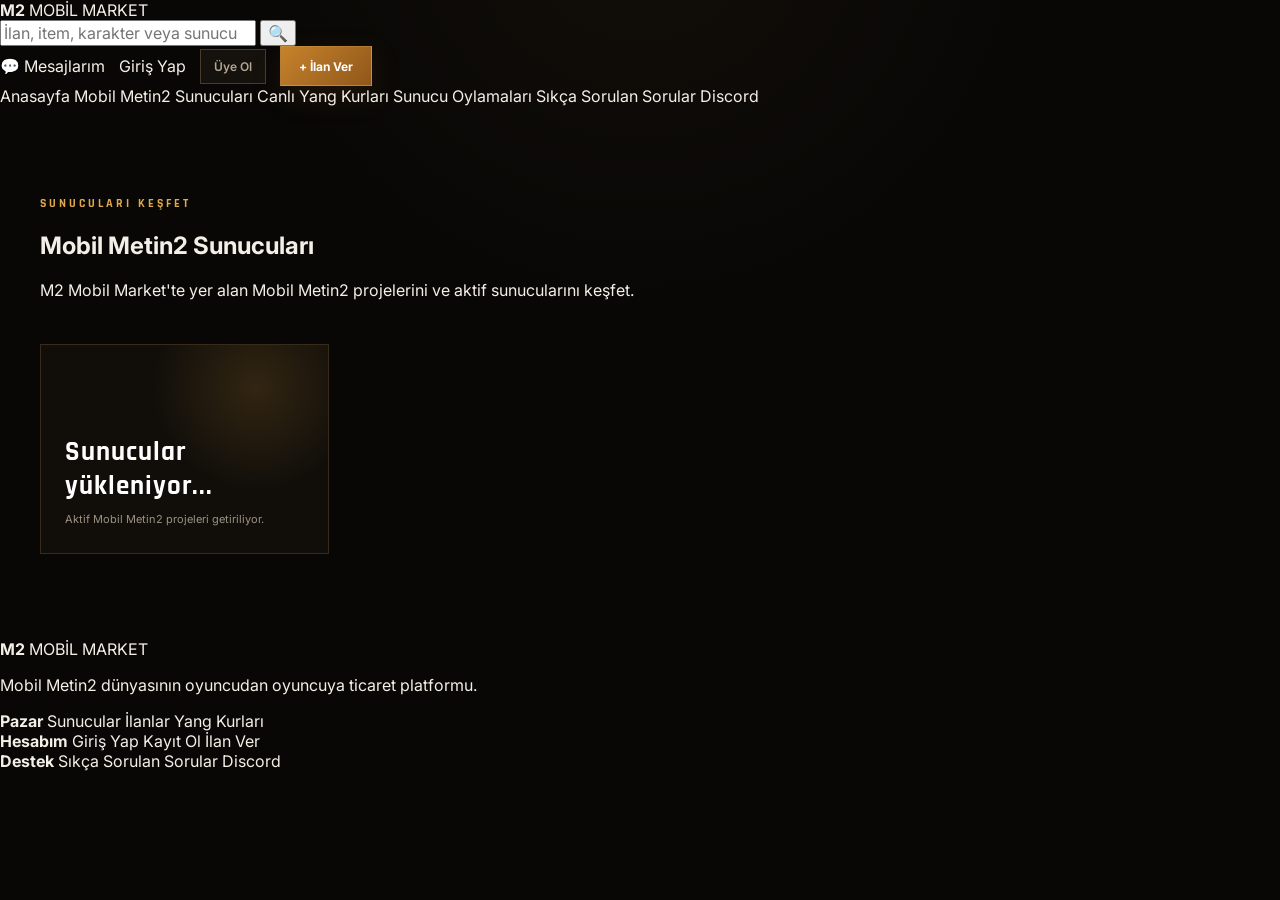
==== sunucular/index.html @ c3902a1b "Create index.html Create servers page" ====
<!DOCTYPE html>
<html lang="tr">

<head>

    <meta charset="UTF-8">

    <meta
        name="viewport"
        content="width=device-width, initial-scale=1.0"
    >

    <title>
        Mobil Metin2 Sunucuları | M2 Mobil Market
    </title>

    <meta
        name="description"
        content="M2 Mobil Market üzerinde yer alan Mobil Metin2 projelerini ve aktif sunucuları keşfedin."
    >

    <!--
        Bu sayfa /sunucular/ klasöründe olduğu için
        ana dizindeki CSS dosyasına /style.css ile ulaşıyoruz.
    -->
    <link
        rel="stylesheet"
        href="/style.css"
    >

</head>


<body>


    <!-- =====================================================
         HEADER
    ====================================================== -->

    <header class="topbar">

        <div class="topbar-inner">

            <a
                class="brand"
                href="/anasayfa"
                aria-label="M2 Mobil Market Anasayfa"
            >
                <strong>M2</strong>
                <span>MOBİL MARKET</span>
            </a>


            <div class="header-search">

                <input
                    type="search"
                    placeholder="İlan, item, karakter veya sunucu ara..."
                    aria-label="Site içerisinde ara"
                >

                <button
                    type="button"
                    aria-label="Ara"
                >
                    🔍
                </button>

            </div>


            <div class="header-actions">

                <a href="/mesajlarim">
                    💬 Mesajlarım
                </a>

                <a
                    class="login"
                    href="/giris-yap"
                >
                    Giriş Yap
                </a>

                <a
                    class="header-register"
                    href="/kayit-ol"
                >
                    Üye Ol
                </a>

                <a
                    class="primary"
                    href="/ilan-ver"
                >
                    + İlan Ver
                </a>

            </div>

        </div>


        <nav class="main-nav">

            <div class="nav-inner">

                <a href="/anasayfa">
                    Anasayfa
                </a>

                <a
                    class="active"
                    href="/sunucular"
                >
                    Mobil Metin2 Sunucuları
                </a>

                <a href="/canli-yang-kurlari">
                    Canlı Yang Kurları
                </a>

                <a href="/sunucu-oylamalari">
                    Sunucu Oylamaları
                </a>

                <a href="/sss">
                    Sıkça Sorulan Sorular
                </a>

                <a
                    href="#"
                    class="nav-discord"
                >
                    Discord
                </a>

            </div>

        </nav>

    </header>



    <!-- =====================================================
         SAYFA BAŞLIĞI
    ====================================================== -->

    <main>

        <section class="section servers-page">

            <div class="section-head">

                <div>

                    <span class="eyebrow">
                        SUNUCULARI KEŞFET
                    </span>

                    <h1>
                        Mobil Metin2 Sunucuları
                    </h1>

                    <p>
                        M2 Mobil Market'te yer alan Mobil Metin2
                        projelerini ve aktif sunucularını keşfet.
                    </p>

                </div>

            </div>


            <!--
                game_projects ve game_servers
                Supabase üzerinden script.js tarafından
                dinamik olarak yüklenecek.
            -->

            <div
                id="game-projects-container"
                class="projects-grid"
            >

                <div class="project-card">

                    <div class="project-card-content">

                        <h3>
                            Sunucular yükleniyor...
                        </h3>

                        <p>
                            Aktif Mobil Metin2 projeleri
                            getiriliyor.
                        </p>

                    </div>

                </div>

            </div>

        </section>

    </main>



    <!-- =====================================================
         FOOTER
    ====================================================== -->

    <footer class="site-footer">

        <div class="footer-inner">

            <div class="footer-brand">

                <a
                    class="brand"
                    href="/anasayfa"
                >
                    <strong>M2</strong>
                    <span>MOBİL MARKET</span>
                </a>

                <p>
                    Mobil Metin2 dünyasının
                    oyuncudan oyuncuya ticaret platformu.
                </p>

            </div>


            <div class="footer-column">

                <strong>Pazar</strong>

                <a href="/sunucular">
                    Sunucular
                </a>

                <a href="/ilanlar">
                    İlanlar
                </a>

                <a href="/canli-yang-kurlari">
                    Yang Kurları
                </a>

            </div>


            <div class="footer-column">

                <strong>Hesabım</strong>

                <a href="/giris-yap">
                    Giriş Yap
                </a>

                <a href="/kayit-ol">
                    Kayıt Ol
                </a>

                <a href="/ilan-ver">
                    İlan Ver
                </a>

            </div>


            <div class="footer-column">

                <strong>Destek</strong>

                <a href="/sss">
                    Sıkça Sorulan Sorular
                </a>

                <a href="#">
                    Discord
                </a>

            </div>

        </div>

    </footer>



    <!-- =====================================================
         JAVASCRIPT
    ====================================================== -->

    <script src="/script.js"></script>

</body>

</html>
---- style.css ----
@import url('https://fonts.googleapis.com/css2?family=Inter:wght@400;500;600;700;800&family=Rajdhani:wght@500;600;700&display=swap');

/* =========================================================
   M2 MOBİL MARKET
   ANA TASARIM SİSTEMİ
========================================================= */

:root {
    --bg: #080706;
    --bg-soft: #0d0b08;

    --panel: #100e0b;
    --panel-2: #17130e;
    --panel-3: #21190f;

    --line: #382b1b;
    --line-light: #59401f;

    --text: #f4efe6;
    --muted: #9b9182;

    --gold: #d69a38;
    --gold-light: #e0a84b;
    --gold-dark: #9f681f;

    --danger: #e86d6d;
    --success: #63c77a;

    --container: 1200px;
}

* {
    box-sizing: border-box;
}

html {
    scroll-behavior: smooth;
}

body {
    margin: 0;
    min-height: 100vh;

    background:
        radial-gradient(
            circle at 50% -10%,
            rgba(214, 154, 56, 0.05),
            transparent 35%
        ),
        var(--bg);

    color: var(--text);

    font-family:
        Inter,
        Arial,
        sans-serif;
}

body,
button,
input,
select,
textarea {
    font-family:
        Inter,
        Arial,
        sans-serif;
}

a {
    color: inherit;
    text-decoration: none;
}

button,
input {
    font: inherit;
}

button,
a {
    -webkit-tap-highlight-color: transparent;
}


/* =========================================================
   HEADER
========================================================= */

.market-header {
    position: sticky;
    top: 0;
    z-index: 1000;

    background: rgba(13, 11, 8, 0.96);
    border-bottom: 1px solid var(--line);

    backdrop-filter: blur(16px);
}

.header-main {
    width: min(var(--container), calc(100% - 40px));
    min-height: 76px;

    margin: 0 auto;

    display: grid;
    grid-template-columns: auto minmax(260px, 1fr) auto;
    align-items: center;
    gap: 30px;
}


/* LOGO */

.market-brand {
    display: inline-flex;
    align-items: center;
}

.m2-brand {
    display: flex;
    align-items: baseline;
    gap: 8px;

    white-space: nowrap;
}

.m2-brand strong {
    font-family: Rajdhani, sans-serif;

    color: var(--gold-light);

    font-size: 30px;
    line-height: 1;
    font-weight: 700;

    letter-spacing: 1px;
}

.m2-brand span {
    font-family: Rajdhani, sans-serif;

    color: #ffffff;

    font-size: 17px;
    font-weight: 700;

    letter-spacing: 2px;
}


/* HEADER ARAMA */

.market-search {
    position: relative;

    width: 100%;
    max-width: 500px;

    justify-self: center;
}

.market-search input {
    width: 100%;
    height: 42px;

    padding: 0 48px 0 16px;

    background: #12100c;

    border: 1px solid #443522;
    border-radius: 4px;

    color: #ffffff;

    outline: none;

    transition: 0.2s ease;
}

.market-search input::placeholder {
    color: #776e60;
}

.market-search input:focus {
    border-color: var(--gold);

    box-shadow:
        0 0 0 3px rgba(214, 154, 56, 0.08);
}

.market-search button {
    position: absolute;

    top: 0;
    right: 0;

    width: 44px;
    height: 42px;

    border: 0;

    background: transparent;

    color: var(--gold);

    cursor: pointer;
}


/* HEADER BUTONLARI */

.header-actions {
    display: flex;
    align-items: center;
    gap: 14px;

    white-space: nowrap;
}

.header-message,
.header-login,
.header-register {
    color: #b2a693;

    font-size: 12px;
    font-weight: 600;

    transition: 0.2s ease;
}

.header-message:hover,
.header-login:hover,
.header-register:hover {
    color: #ffffff;
}

.header-register {
    padding: 9px 13px;

    border: 1px solid #4b3b27;

    background: #15110c;
}

.header-sell,
.primary {
    display: inline-flex;
    align-items: center;
    justify-content: center;

    min-height: 40px;

    padding: 0 18px;

    background:
        linear-gradient(
            135deg,
            #c7832c,
            #8f571a
        );

    border: 1px solid rgba(226, 170, 82, 0.4);

    color: #ffffff;

    font-size: 12px;
    font-weight: 700;

    cursor: pointer;

    box-shadow:
        0 10px 30px rgba(168, 102, 32, 0.15);

    transition: 0.2s ease;
}

.header-sell:hover,
.primary:hover {
    filter: brightness(1.08);

    transform: translateY(-1px);
}


/* ALT NAV */

.header-nav-wrap {
    border-top: 1px solid rgba(56, 43, 27, 0.55);

    background: rgba(8, 7, 6, 0.82);
}

.market-nav {
    width: min(var(--container), calc(100% - 40px));
    min-height: 46px;

    margin: 0 auto;

    display: flex;
    align-items: center;

    gap: 30px;
}

.market-nav a {
    position: relative;

    display: flex;
    align-items: center;

    min-height: 46px;

    color: #9d9281;

    font-size: 11px;
    font-weight: 600;

    transition: 0.2s ease;
}

.market-nav a:hover,
.market-nav a.active {
    color: #ffffff;
}

.market-nav a.active::after {
    content: "";

    position: absolute;

    left: 0;
    right: 0;
    bottom: -1px;

    height: 2px;

    background: var(--gold);
}

.market-nav .nav-discord {
    margin-left: auto;

    color: #d5a652;
}


/* =========================================================
   HERO
========================================================= */

.hero {
    position: relative;

    min-height: 600px;

    overflow: hidden;

    border-bottom: 1px solid var(--line);
}

.hero-v2-bg {
    position: absolute;
    inset: 0;

    background:
        radial-gradient(
            circle at 72% 32%,
            rgba(144, 107, 43, 0.34),
            transparent 28%
        ),
        radial-gradient(
            circle at 82% 78%,
            rgba(100, 77, 36, 0.30),
            transparent 34%
        ),
        linear-gradient(
            110deg,
            #080706 28%,
            #1d1810 62%,
            #2e2412
        );
}

.hero-v2-bg::after {
    content: "";

    position: absolute;
    inset: 0;

    background-image:
        linear-gradient(
            rgba(255, 255, 255, 0.025) 1px,
            transparent 1px
        ),
        linear-gradient(
            90deg,
            rgba(255, 255, 255, 0.025) 1px,
            transparent 1px
        );

    background-size: 50px 50px;

    opacity: 0.4;
}

.hero-v2-content {
    position: relative;
    z-index: 2;

    width: min(var(--container), calc(100% - 40px));

    margin: 0 auto;

    padding: 105px 0 145px;
}

.eyebrow {
    display: inline-block;

    color: var(--gold-light);

    font-family: Rajdhani, sans-serif;

    font-size: 12px;
    font-weight: 700;

    letter-spacing: 3px;
}

.hero-v2-title {
    margin: 16px 0 2px;

    font-family: Rajdhani, sans-serif;

    font-size: clamp(64px, 8vw, 104px);
    line-height: 0.88;

    letter-spacing: 3px;
}

.hero-v2-title small {
    display: block;

    margin-top: 10px;

    color: var(--gold-light);

    font-size: 0.42em;

    letter-spacing: 7px;

    text-shadow:
        0 0 35px rgba(184, 117, 36, 0.35);
}

.hero-v2-subtitle {
    margin-top: 24px;

    color: #b8ac99;

    font-family: Rajdhani, sans-serif;

    font-size: 15px;
    font-weight: 600;

    letter-spacing: 3px;
}

.hero-v2-features {
    display: flex;
    align-items: center;
    flex-wrap: wrap;

    gap: 12px;

    margin-top: 18px;

    color: #817665;

    font-size: 11px;
}

.hero-v2-features b {
    color: #6e4a21;

    font-size: 7px;
}


/* HERO ARAMA */

.hero-v2-search {
    position: relative;

    width: min(620px, 100%);

    margin-top: 30px;
}

.hero-v2-search input {
    width: 100%;
    height: 52px;

    padding: 0 55px 0 18px;

    background: rgba(16, 14, 11, 0.92);

    border: 1px solid #5a4227;

    color: #ffffff;

    outline: none;

    box-shadow:
        0 15px 45px rgba(0, 0, 0, 0.22);
}

.hero-v2-search input::placeholder {
    color: #776d5e;
}

.hero-v2-search input:focus {
    border-color: var(--gold);
}

.hero-v2-search button {
    position: absolute;

    top: 0;
    right: 0;

    width: 52px;
    height: 52px;

    border: 0;

    background: transparent;

    color: var(--gold);

    cursor: pointer;
}

.hero-v2-buttons {
    display: flex;

    gap: 12px;

    margin-top: 22px;
}

.hero-v2-buttons .primary {
    min-height: 45px;

    gap: 15px;
}

.secondary {
    display: inline-flex;
    align-items: center;
    justify-content: center;

    min-height: 45px;

    padding: 0 20px;

    background: #18130d;

    border: 1px solid var(--line);

    color: #d7cdbd;

    font-size: 12px;
    font-weight: 600;

    transition: 0.2s ease;
}

.secondary:hover {
    border-color: #6d4c27;

    color: #ffffff;
}


/* HERO ALT AVANTAJLAR */

.hero-v2-benefits {
    position: absolute;

    left: 50%;
    bottom: 0;

    z-index: 3;

    width: min(var(--container), calc(100% - 40px));

    transform: translateX(-50%);

    display: grid;
    grid-template-columns: repeat(4, 1fr);

    border: 1px solid var(--line);
    border-bottom: 0;

    background: rgba(13, 11, 8, 0.94);

    backdrop-filter: blur(12px);
}

.hero-benefit {
    min-height: 82px;

    padding: 17px 22px;

    display: flex;
    align-items: center;

    gap: 13px;

    border-right: 1px solid var(--line);
}

.hero-benefit:last-child {
    border-right: 0;
}

.hero-benefit > strong {
    color: var(--gold);

    font-size: 20px;
}

.hero-benefit div {
    display: flex;
    flex-direction: column;

    gap: 4px;
}

.hero-benefit b {
    color: #ffffff;

    font-size: 12px;
}

.hero-benefit small {
    color: #817665;

    font-size: 10px;
}


/* =========================================================
   GENEL BÖLÜMLER
========================================================= */

.section {
    width: min(var(--container), calc(100% - 40px));

    margin: 0 auto;

    padding: 85px 0;
}

.section-head {
    display: flex;
    align-items: flex-end;
    justify-content: space-between;

    gap: 25px;

    margin-bottom: 28px;
}

.section-head h2 {
    margin: 6px 0 0;

    color: #ffffff;

    font-family: Rajdhani, sans-serif;

    font-size: 38px;

    letter-spacing: 0.5px;
}

.section-head > a {
    color: var(--gold-light);

    font-size: 11px;
    font-weight: 600;
}


/* =========================================================
   PROJE / SUNUCU KARTLARI
========================================================= */

.projects-grid {
    display: grid;

    grid-template-columns:
        repeat(4, minmax(0, 1fr));

    gap: 15px;
}

.project-card {
    position: relative;

    min-height: 210px;

    padding: 24px;

    display: flex;
    flex-direction: column;
    justify-content: flex-end;

    overflow: hidden;

    background:
        radial-gradient(
            circle at 75% 20%,
            rgba(214, 154, 56, 0.17),
            transparent 38%
        ),
        #110e0a;

    border: 1px solid var(--line);

    transition: 0.22s ease;
}

.project-card:hover {
    transform: translateY(-3px);

    border-color: #9d6828;
}

.project-card h3 {
    margin: 0;

    color: #ffffff;

    font-family: Rajdhani, sans-serif;

    font-size: 27px;

    letter-spacing: 1px;
}

.project-card p {
    margin: 8px 0 0;

    color: var(--muted);

    font-size: 11px;

    line-height: 1.6;
}


/* =========================================================
   CANLI YANG KURLARI
========================================================= */

.yang-rates-section {
    width: min(var(--container), calc(100% - 40px));

    margin: 20px auto;

    padding: 30px;

    background:
        linear-gradient(
            145deg,
            #12100c,
            #0d0b08
        );

    border: 1px solid #4a3720;

    box-shadow:
        0 20px 60px rgba(0, 0, 0, 0.22);
}

.yang-rates-header {
    display: grid;

    grid-template-columns:
        minmax(160px, 1fr)
        auto
        minmax(160px, 1fr);

    align-items: center;

    gap: 25px;

    padding-bottom: 24px;

    border-bottom: 1px solid var(--line);
}

.yang-live {
    display: flex;
    align-items: center;

    gap: 10px;
}

.yang-live-dot {
    width: 9px;
    height: 9px;

    border-radius: 50%;

    background: #63c77a;

    box-shadow:
        0 0 15px rgba(99, 199, 122, 0.7);
}

.yang-live div {
    display: flex;
    flex-direction: column;

    gap: 2px;
}

.yang-live strong {
    color: #ffffff;

    font-size: 10px;

    letter-spacing: 1px;
}

.yang-live small {
    color: #776e60;

    font-size: 9px;
}

.yang-title {
    text-align: center;
}

.yang-title h2 {
    margin: 0;

    font-family: Rajdhani, sans-serif;

    font-size: 29px;

    letter-spacing: 2px;
}

.yang-title h2 span {
    color: var(--gold-light);
}

.yang-title p {
    margin: 4px 0 0;

    color: #786d5d;

    font-size: 9px;

    letter-spacing: 1.5px;
}

.yang-update {
    text-align: right;
}

.yang-update small {
    display: block;

    margin-bottom: 4px;

    color: #786e5f;

    font-size: 9px;
}

.yang-update strong {
    color: #c5b9a5;

    font-size: 11px;
}

.yang-rates-grid {
    display: grid;

    grid-template-columns:
        repeat(4, minmax(0, 1fr));

    gap: 12px;

    margin-top: 22px;
}

.yang-card {
    padding: 20px;

    background: #17130e;

    border: 1px solid #3f3120;

    transition: 0.2s ease;
}

.yang-card:hover {
    border-color: #765124;
}

.yang-card-project {
    color: #756b5c;

    font-size: 9px;

    text-transform: uppercase;

    letter-spacing: 1px;
}

.yang-card-server {
    display: block;

    margin-top: 5px;

    color: #ffffff;

    font-family: Rajdhani, sans-serif;

    font-size: 21px;
}

.yang-card-price {
    display: block;

    margin-top: 17px;

    color: var(--gold-light);

    font-family: Rajdhani, sans-serif;

    font-size: 27px;
    font-weight: 700;
}

.yang-rates-footer {
    display: flex;
    align-items: center;

    gap: 10px;

    margin-top: 20px;
    padding-top: 18px;

    border-top: 1px solid var(--line);
}

.yang-info-icon {
    width: 20px;
    height: 20px;

    flex: 0 0 20px;

    display: grid;
    place-items: center;

    border: 1px solid #60431f;
    border-radius: 50%;

    color: var(--gold);

    font-size: 10px;
}

.yang-rates-footer p {
    margin: 0;

    color: #756b5c;

    font-size: 10px;

    line-height: 1.6;
}


/* =========================================================
   İLANLAR
========================================================= */

.filters {
    display: flex;
    align-items: center;

    gap: 8px;

    margin-bottom: 24px;
}

.filter {
    padding: 9px 15px;

    background: #12100c;

    border: 1px solid var(--line);

    color: #a79b86;

    font-size: 11px;

    cursor: pointer;

    transition: 0.2s ease;
}

.filter:hover,
.filter.active {
    color: #ffffff;

    border-color: #b77a2d;

    background: #21180e;
}

.listing-grid {
    display: grid;

    grid-template-columns:
        repeat(3, minmax(0, 1fr));

    gap: 15px;
}

.listing {
    padding: 20px;

    background:
        linear-gradient(
            145deg,
            #17130e,
            #100e0b
        );

    border: 1px solid var(--line);

    transition: 0.2s ease;
}

.listing:hover {
    transform: translateY(-3px);

    border-color: #9d6828;
}

.listing-top {
    display: flex;
    justify-content: space-between;

    gap: 12px;
}

.server-tag {
    padding: 5px 7px;

    border: 1px solid #67451f;

    color: #dda64b;

    font-size: 9px;

    letter-spacing: 1px;
}

.cat {
    color: #887e6d;

    font-size: 9px;
}

.listing h3 {
    margin: 18px 0 8px;

    font-family: Rajdhani, sans-serif;

    font-size: 21px;
}

.listing p {
    min-height: 32px;

    margin: 0 0 18px;

    color: #9b907c;

    font-size: 11px;

    line-height: 1.5;
}

.price {
    color: #ffffff;

    font-family: Rajdhani, sans-serif;

    font-size: 25px;
    font-weight: 700;
}

.price small {
    color: #887e6d;

    font-family: Inter, sans-serif;

    font-size: 10px;
}

.listing-bottom {
    display: flex;
    align-items: center;
    justify-content: space-between;

    margin-top: 15px;
    padding-top: 14px;

    border-top: 1px solid var(--line);
}


/* =========================================================
   SUNUCU OYLAMALARI
========================================================= */

.server-voting-section {
    border-top: 1px solid rgba(56, 43, 27, 0.55);
}

.votes-grid {
    display: grid;

    grid-template-columns:
        repeat(3, minmax(0, 1fr));

    gap: 15px;
}

.vote-card {
    padding: 22px;

    background: #100e0b;

    border: 1px solid var(--line);
}


/* =========================================================
   CTA
========================================================= */

.cta {
    width: min(1120px, calc(100% - 40px));

    margin: 10px auto 80px;

    padding: 40px;

    display: flex;
    align-items: center;
    justify-content: space-between;

    gap: 30px;

    border: 1px solid #59401f;

    background:
        linear-gradient(
            100deg,
            #17110b,
            #110e0a
        );
}

.cta h2 {
    margin: 6px 0;

    font-family: Rajdhani, sans-serif;

    font-size: 34px;
}

.cta p {
    margin: 0;

    color: var(--muted);

    font-size: 12px;
}


/* =========================================================
   GÜVEN ALANI
========================================================= */

.market-trust-section {
    border-top: 1px solid var(--line);

    background: #0b0907;
}

.market-trust-grid {
    width: min(var(--container), calc(100% - 40px));

    margin: 0 auto;

    display: grid;
    grid-template-columns: repeat(3, 1fr);
}

.market-trust-card {
    min-height: 150px;

    padding: 30px;

    display: flex;
    align-items: flex-start;

    gap: 15px;

    border-right: 1px solid var(--line);
}

.market-trust-card:first-child {
    border-left: 1px solid var(--line);
}

.market-trust-icon {
    font-size: 22px;
}

.market-trust-card h3 {
    margin: 0 0 8px;

    color: #ffffff;

    font-family: Rajdhani, sans-serif;

    font-size: 20px;
}

.market-trust-card p {
    margin: 0;

    color: #897e6d;

    font-size: 11px;

    line-height: 1.7;
}


/* =========================================================
   FOOTER
========================================================= */

.market-footer {
    border-top: 1px solid var(--line);

    background: #080706;
}

.market-footer-main {
    width: min(var(--container), calc(100% - 40px));

    margin: 0 auto;

    padding: 55px 0;

    display: grid;

    grid-template-columns:
        1.5fr
        repeat(4, 1fr);

    gap: 45px;
}

.market-footer-brand p {
    max-width: 270px;

    margin: 18px 0 0;

    color: #817665;

    font-size: 11px;

    line-height: 1.7;
}

.market-footer-column {
    display: flex;
    flex-direction: column;

    gap: 11px;
}

.market-footer-column h4 {
    margin: 0 0 7px;

    color: #ffffff;

    font-size: 12px;
}

.market-footer-column a {
    color: #817665;

    font-size: 10px;

    transition: 0.2s ease;
}

.market-footer-column a:hover {
    color: var(--gold-light);
}

.market-footer-bottom {
    border-top: 1px solid var(--line);
}

.market-footer-bottom p {
    width: min(var(--container), calc(100% - 40px));

    margin: 0 auto;

    padding: 20px 0;

    color: #675f54;

    font-size: 9px;
}


/* =========================================================
   MODALLAR
========================================================= */

.modal {
    position: fixed;
    inset: 0;

    z-index: 5000;

    display: none;
    align-items: center;
    justify-content: center;

    padding: 20px;

    background: rgba(0, 0, 0, 0.78);

    backdrop-filter: blur(5px);
}

.modal:target {
    display: flex;
}

.modal-box {
    position: relative;

    width: min(460px, 100%);

    max-height: 90vh;

    overflow-y: auto;

    padding: 34px;

    background: #12100c;

    border: 1px solid #5c4528;

    box-shadow:
        0 25px 100px rgba(0, 0, 0, 0.75);
}

.modal-box .close {
    position: absolute;

    top: 10px;
    right: 18px;

    color: #938876;

    font-size: 28px;
}

.modal-box h2 {
    margin: 8px 0;

    color: #ffffff;

    font-family: Rajdhani, sans-serif;

    font-size: 34px;
}

.modal-box p {
    color: var(--muted);

    font-size: 12px;

    line-height: 1.7;
}

.modal-box label {
    display: block;

    margin: 14px 0 6px;

    color: #c9bdab;

    font-size: 12px;
    font-weight: 600;
}

.modal-box input[type="text"],
.modal-box input[type="email"],
.modal-box input[type="password"] {
    width: 100%;

    padding: 12px 13px;

    background: #17120c;

    border: 1px solid #4a3f2c;

    color: #ffffff;

    outline: none;
}

.modal-box input:focus {
    border-color: var(--gold);
}

.register-consent {
    display: flex !important;
    align-items: flex-start;

    gap: 8px;

    margin-top: 16px !important;

    font-size: 11px !important;

    line-height: 1.5;
}

.register-consent input {
    margin-top: 2px;
}

.full {
    width: 100%;

    margin-top: 18px;

    border: 0;
}


/* =========================================================
   RESPONSIVE
========================================================= */

@media (max-width: 1050px) {

    .header-main {
        grid-template-columns: auto 1fr;
    }

    .market-search {
        display: none;
    }

    .projects-grid,
    .yang-rates-grid {
        grid-template-columns:
            repeat(2, minmax(0, 1fr));
    }

    .market-footer-main {
        grid-template-columns:
            repeat(3, 1fr);
    }

}


@media (max-width: 850px) {

    .header-main {
        min-height: 68px;

        gap: 15px;
    }

    .header-message,
    .header-register {
        display: none;
    }

    .market-nav {
        overflow-x: auto;

        gap: 22px;
    }

    .market-nav a {
        flex: 0 0 auto;
    }

    .market-nav .nav-discord {
        margin-left: 0;
    }

    .hero {
        min-height: 650px;
    }

    .hero-v2-content {
        padding-top: 75px;
    }

    .hero-v2-benefits {
        grid-template-columns:
            repeat(2, 1fr);
    }

    .hero-benefit:nth-child(2) {
        border-right: 0;
    }

    .hero-benefit:nth-child(-n+2) {
        border-bottom: 1px solid var(--line);
    }

    .listing-grid,
    .votes-grid {
        grid-template-columns: 1fr;
    }

    .yang-rates-header {
        grid-template-columns: 1fr;

        text-align: left;
    }

    .yang-title {
        text-align: left;
    }

    .yang-update {
        text-align: left;
    }

    .market-trust-grid {
        grid-template-columns: 1fr;
    }

    .market-trust-card,
    .market-trust-card:first-child {
        border-left: 1px solid var(--line);
        border-right: 1px solid var(--line);
        border-bottom: 1px solid var(--line);
    }

    .market-footer-main {
        grid-template-columns:
            repeat(2, 1fr);
    }

}


@media (max-width: 600px) {

    .header-main {
        width: calc(100% - 24px);
    }

    .m2-brand strong {
        font-size: 25px;
    }

    .m2-brand span {
        font-size: 13px;
    }

    .header-login {
        display: none;
    }

    .header-sell {
        padding: 0 12px;
    }

    .market-nav {
        width: calc(100% - 24px);
    }

    .hero-v2-content {
        width: calc(100% - 28px);
    }

    .hero-v2-title {
        font-size: 62px;
    }

    .hero-v2-title small {
        letter-spacing: 4px;
    }

    .hero-v2-buttons {
        flex-direction: column;

        align-items: stretch;
    }

    .hero-v2-buttons a {
        width: 100%;
    }

    .hero-v2-benefits {
        width: calc(100% - 28px);
    }

    .hero-benefit {
        padding: 14px;
    }

    .section {
        width: calc(100% - 28px);

        padding: 60px 0;
    }

    .section-head {
        align-items: flex-start;
        flex-direction: column;
    }

    .projects-grid,
    .yang-rates-grid {
        grid-template-columns: 1fr;
    }

    .yang-rates-section {
        width: calc(100% - 28px);

        padding: 20px;
    }

    .filters {
        flex-wrap: wrap;
    }

    .cta {
        width: calc(100% - 28px);

        padding: 28px;

        flex-direction: column;
        align-items: flex-start;
    }

    .market-trust-grid {
        width: calc(100% - 28px);
    }

    .market-footer-main {
        width: calc(100% - 28px);

        grid-template-columns: 1fr;

        gap: 30px;
    }

    .market-footer-bottom p {
        width: calc(100% - 28px);
    }

}
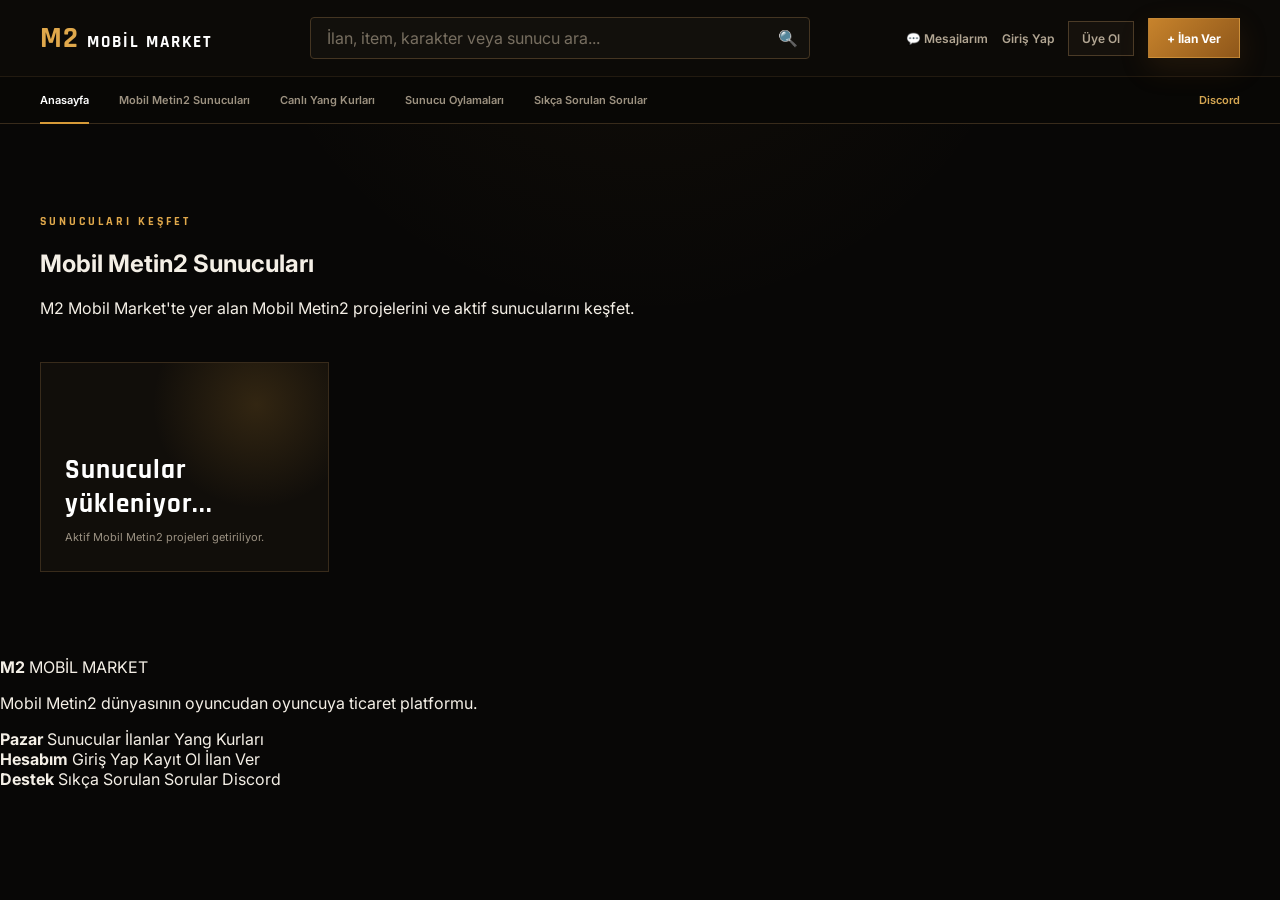
==== commit 06773dae: "Update index.html Use main header on servers page" ====
--- a/sunucular/index.html
+++ b/sunucular/index.html
@@ -38,110 +38,121 @@
          HEADER
     ====================================================== -->
 
-    <header class="topbar">
-
-        <div class="topbar-inner">
-
-            <a
-                class="brand"
-                href="/anasayfa"
-                aria-label="M2 Mobil Market Anasayfa"
-            >
+<header class="market-header">
+
+    <div class="header-main">
+
+        <a
+            class="market-brand"
+            href="/anasayfa"
+            aria-label="M2 Mobil Market Ana Sayfa"
+        >
+            <span class="m2-brand">
                 <strong>M2</strong>
                 <span>MOBİL MARKET</span>
-            </a>
-
-
-            <div class="header-search">
-
-                <input
-                    type="search"
-                    placeholder="İlan, item, karakter veya sunucu ara..."
-                    aria-label="Site içerisinde ara"
-                >
-
-                <button
-                    type="button"
-                    aria-label="Ara"
-                >
-                    🔍
-                </button>
-
-            </div>
-
-
-            <div class="header-actions">
-
-                <a href="/mesajlarim">
-                    💬 Mesajlarım
-                </a>
-
-                <a
-                    class="login"
-                    href="/giris-yap"
-                >
-                    Giriş Yap
-                </a>
-
-                <a
-                    class="header-register"
-                    href="/kayit-ol"
-                >
-                    Üye Ol
-                </a>
-
-                <a
-                    class="primary"
-                    href="/ilan-ver"
-                >
-                    + İlan Ver
-                </a>
-
-            </div>
+            </span>
+        </a>
+
+
+        <div class="market-search">
+
+            <input
+                type="search"
+                id="market-search-input"
+                placeholder="İlan, item, karakter veya sunucu ara..."
+                aria-label="M2 Mobil Market'te ara"
+            >
+
+            <button
+                type="button"
+                id="market-search-button"
+                aria-label="Ara"
+            >
+                🔍
+            </button>
 
         </div>
 
 
-        <nav class="main-nav">
-
-            <div class="nav-inner">
-
-                <a href="/anasayfa">
-                    Anasayfa
-                </a>
-
-                <a
-                    class="active"
-                    href="/sunucular"
-                >
-                    Mobil Metin2 Sunucuları
-                </a>
-
-                <a href="/canli-yang-kurlari">
-                    Canlı Yang Kurları
-                </a>
-
-                <a href="/sunucu-oylamalari">
-                    Sunucu Oylamaları
-                </a>
-
-                <a href="/sss">
-                    Sıkça Sorulan Sorular
-                </a>
-
-                <a
-                    href="#"
-                    class="nav-discord"
-                >
-                    Discord
-                </a>
-
-            </div>
+        <div class="header-actions">
+
+            <a
+                class="header-message"
+                href="/mesajlarim"
+            >
+                💬 Mesajlarım
+            </a>
+
+            <a
+                class="header-login login"
+                href="#login"
+            >
+                Giriş Yap
+            </a>
+
+            <a
+                class="header-register"
+                href="#register"
+                id="register-open"
+            >
+                Üye Ol
+            </a>
+
+            <a
+                class="header-sell"
+                href="/ilan-ver"
+            >
+                + İlan Ver
+            </a>
+
+        </div>
+
+    </div>
+
+
+    <div class="header-nav-wrap">
+
+        <nav
+            class="market-nav"
+            aria-label="Ana menü"
+        >
+
+            <a
+                class="active"
+                href="/anasayfa"
+            >
+                Anasayfa
+            </a>
+
+            <a href="/sunucular">
+                Mobil Metin2 Sunucuları
+            </a>
+
+            <a href="/canli-yang-kurlari">
+                Canlı Yang Kurları
+            </a>
+
+            <a href="/sunucu-oylamalari">
+                Sunucu Oylamaları
+            </a>
+
+            <a href="/sikca-sorulan-sorular">
+                Sıkça Sorulan Sorular
+            </a>
+
+            <a
+                class="nav-discord"
+                href="#"
+                id="discord-link"
+            >
+                Discord
+            </a>
 
         </nav>
 
-    </header>
-
+    </div>
+
+</header>
 
 
     <!-- =====================================================
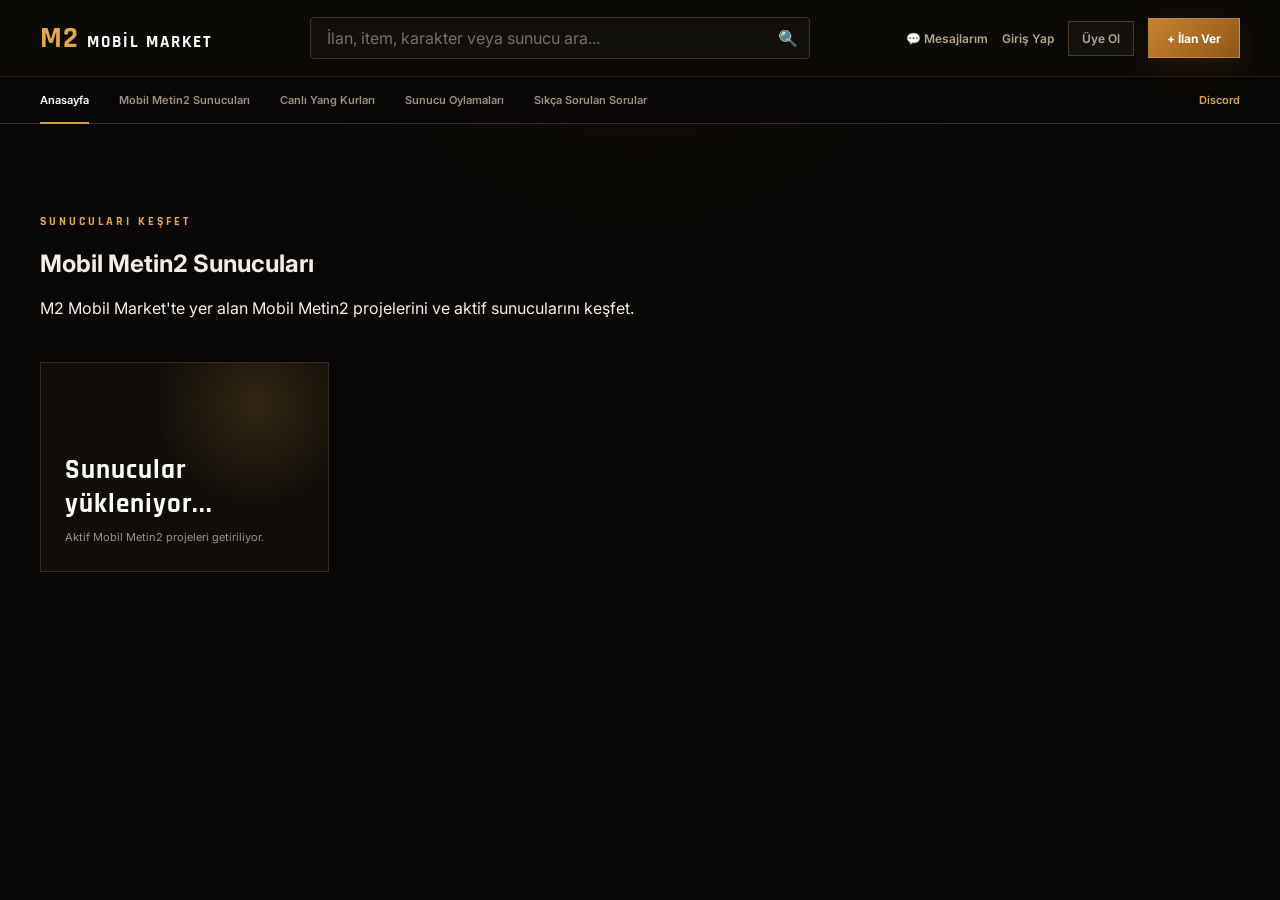
==== commit a00fa1bb: "Update index.html" ====
--- a/sunucular/index.html
+++ b/sunucular/index.html
@@ -225,83 +225,6 @@
          FOOTER
     ====================================================== -->
 
-    <footer class="site-footer">
-
-        <div class="footer-inner">
-
-            <div class="footer-brand">
-
-                <a
-                    class="brand"
-                    href="/anasayfa"
-                >
-                    <strong>M2</strong>
-                    <span>MOBİL MARKET</span>
-                </a>
-
-                <p>
-                    Mobil Metin2 dünyasının
-                    oyuncudan oyuncuya ticaret platformu.
-                </p>
-
-            </div>
-
-
-            <div class="footer-column">
-
-                <strong>Pazar</strong>
-
-                <a href="/sunucular">
-                    Sunucular
-                </a>
-
-                <a href="/ilanlar">
-                    İlanlar
-                </a>
-
-                <a href="/canli-yang-kurlari">
-                    Yang Kurları
-                </a>
-
-            </div>
-
-
-            <div class="footer-column">
-
-                <strong>Hesabım</strong>
-
-                <a href="/giris-yap">
-                    Giriş Yap
-                </a>
-
-                <a href="/kayit-ol">
-                    Kayıt Ol
-                </a>
-
-                <a href="/ilan-ver">
-                    İlan Ver
-                </a>
-
-            </div>
-
-
-            <div class="footer-column">
-
-                <strong>Destek</strong>
-
-                <a href="/sss">
-                    Sıkça Sorulan Sorular
-                </a>
-
-                <a href="#">
-                    Discord
-                </a>
-
-            </div>
-
-        </div>
-
-    </footer>
 
 
 
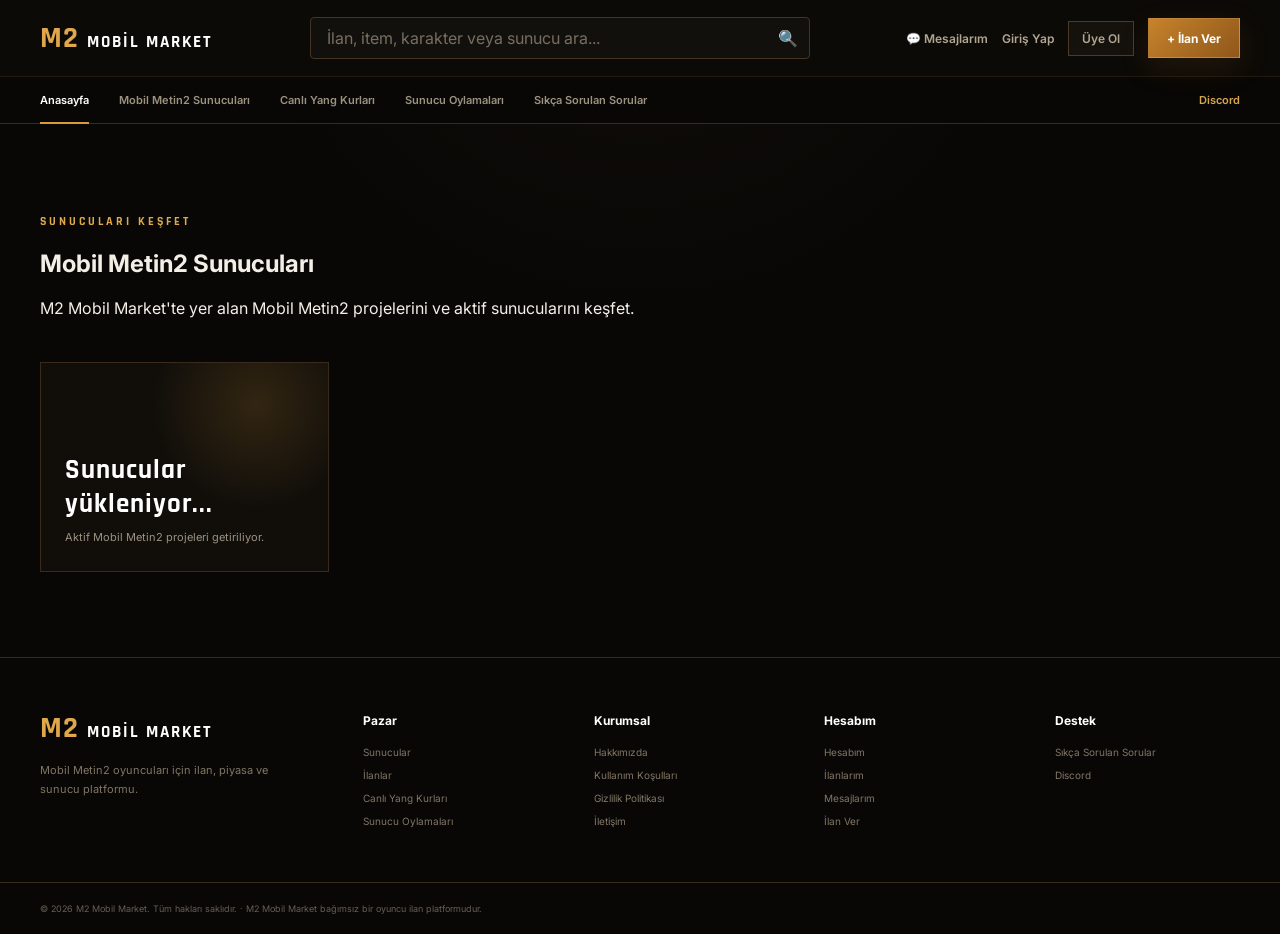
==== commit bc3c5dcd: "Update index.html Use main footer on servers page" ====
--- a/sunucular/index.html
+++ b/sunucular/index.html
@@ -225,6 +225,137 @@
          FOOTER
     ====================================================== -->
 
+<footer class="market-footer">
+
+    <div class="market-footer-main">
+
+        <div class="market-footer-brand">
+
+            <a
+                href="/anasayfa"
+                class="market-footer-logo"
+            >
+                <span class="m2-brand">
+                    <strong>M2</strong>
+                    <span>MOBİL MARKET</span>
+                </span>
+            </a>
+
+            <p>
+                Mobil Metin2 oyuncuları için
+                ilan, piyasa ve sunucu platformu.
+            </p>
+
+        </div>
+
+
+        <div class="market-footer-column">
+
+            <h4>
+                Pazar
+            </h4>
+
+            <a href="/sunucular">
+                Sunucular
+            </a>
+
+            <a href="/ilanlar">
+                İlanlar
+            </a>
+
+            <a href="/canli-yang-kurlari">
+                Canlı Yang Kurları
+            </a>
+
+            <a href="/sunucu-oylamalari">
+                Sunucu Oylamaları
+            </a>
+
+        </div>
+
+
+        <div class="market-footer-column">
+
+            <h4>
+                Kurumsal
+            </h4>
+
+            <a href="/hakkimizda">
+                Hakkımızda
+            </a>
+
+            <a href="/kullanim-kosullari">
+                Kullanım Koşulları
+            </a>
+
+            <a href="/gizlilik-politikasi">
+                Gizlilik Politikası
+            </a>
+
+            <a href="/iletisim">
+                İletişim
+            </a>
+
+        </div>
+
+
+        <div class="market-footer-column">
+
+            <h4>
+                Hesabım
+            </h4>
+
+            <a href="/hesabim">
+                Hesabım
+            </a>
+
+            <a href="/ilanlarim">
+                İlanlarım
+            </a>
+
+            <a href="/mesajlarim">
+                Mesajlarım
+            </a>
+
+            <a href="/ilan-ver">
+                İlan Ver
+            </a>
+
+        </div>
+
+
+        <div class="market-footer-column">
+
+            <h4>
+                Destek
+            </h4>
+
+            <a href="/sikca-sorulan-sorular">
+                Sıkça Sorulan Sorular
+            </a>
+
+            <a
+                href="#"
+                id="footer-discord-link"
+            >
+                Discord
+            </a>
+
+        </div>
+
+    </div>
+
+
+    <div class="market-footer-bottom">
+
+        <p>
+            © 2026 M2 Mobil Market. Tüm hakları saklıdır.
+            · M2 Mobil Market bağımsız bir oyuncu ilan platformudur.
+        </p>
+
+    </div>
+
+</footer>
 
 
 
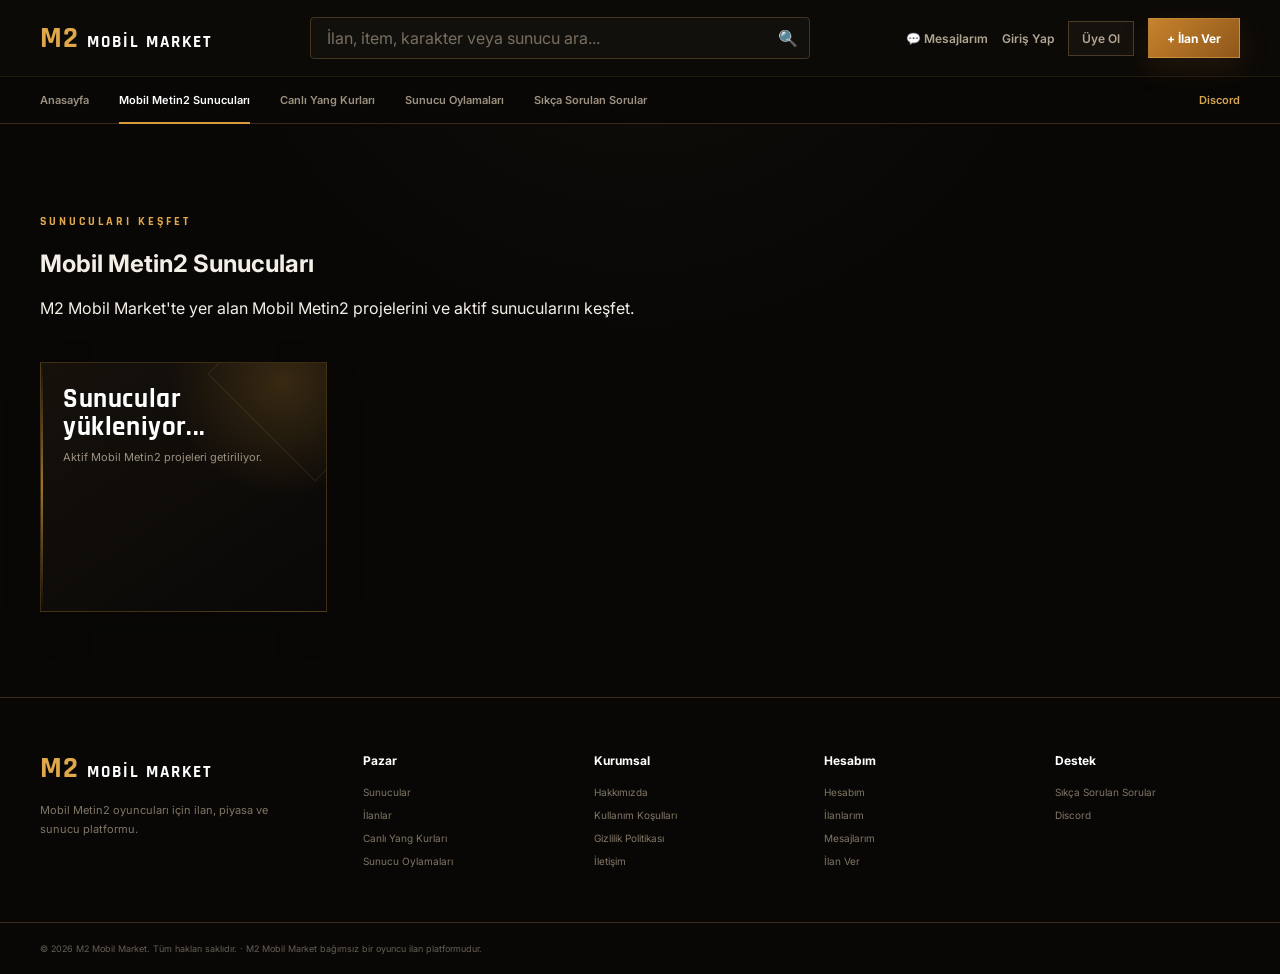
==== commit 1c1ae334: "Update index.html" ====
--- a/sunucular/index.html
+++ b/sunucular/index.html
@@ -117,16 +117,16 @@
             aria-label="Ana menü"
         >
 
-            <a
-                class="active"
-                href="/anasayfa"
-            >
-                Anasayfa
-            </a>
-
-            <a href="/sunucular">
-                Mobil Metin2 Sunucuları
-            </a>
+<a href="/anasayfa">
+    Anasayfa
+</a>
+
+<a
+    class="active"
+    href="/sunucular"
+>
+    Mobil Metin2 Sunucuları
+</a>
 
             <a href="/canli-yang-kurlari">
                 Canlı Yang Kurları
--- a/style.css
+++ b/style.css
@@ -697,70 +697,232 @@
 
 
 /* =========================================================
-   PROJE / SUNUCU KARTLARI
+   PROJE / SUNUCU KARTLARI - PROFESYONEL V2
 ========================================================= */
 
 .projects-grid {
     display: grid;
-
-    grid-template-columns:
-        repeat(4, minmax(0, 1fr));
-
-    gap: 15px;
+    grid-template-columns: repeat(4, minmax(0, 1fr));
+    gap: 18px;
+    align-items: stretch;
 }
 
 .project-card {
     position: relative;
-
-    min-height: 210px;
-
-    padding: 24px;
-
+    min-width: 0;
+    min-height: 250px;
+    padding: 22px;
     display: flex;
     flex-direction: column;
-    justify-content: flex-end;
-
+    justify-content: flex-start;
     overflow: hidden;
-
+    isolation: isolate;
+    color: #fff;
+    text-decoration: none;
     background:
-        radial-gradient(
-            circle at 75% 20%,
-            rgba(214, 154, 56, 0.17),
-            transparent 38%
-        ),
-        #110e0a;
-
-    border: 1px solid var(--line);
-
-    transition: 0.22s ease;
+        radial-gradient(circle at 85% 8%, rgba(214, 154, 56, 0.20), transparent 34%),
+        linear-gradient(145deg, rgba(22, 17, 11, 0.98), rgba(9, 8, 7, 0.98));
+    border: 1px solid rgba(214, 154, 56, 0.24);
+    box-shadow: 0 14px 34px rgba(0, 0, 0, 0.18);
+    transition: transform 0.22s ease, border-color 0.22s ease, box-shadow 0.22s ease;
+}
+
+.project-card::before {
+    content: "";
+    position: absolute;
+    inset: 0 auto 0 0;
+    width: 2px;
+    background: linear-gradient(to bottom, transparent, var(--gold), transparent);
+    opacity: 0.72;
+}
+
+.project-card::after {
+    content: "";
+    position: absolute;
+    width: 150px;
+    height: 150px;
+    right: -65px;
+    top: -65px;
+    border: 1px solid rgba(214, 154, 56, 0.12);
+    transform: rotate(45deg);
+    pointer-events: none;
 }
 
 .project-card:hover {
-    transform: translateY(-3px);
-
-    border-color: #9d6828;
-}
-
-.project-card h3 {
+    transform: translateY(-4px);
+    border-color: rgba(214, 154, 56, 0.62);
+    box-shadow: 0 18px 42px rgba(0, 0, 0, 0.28);
+}
+
+.project-card-main,
+.project-card-head,
+.project-card-header {
+    display: flex;
+    align-items: flex-start;
+    gap: 14px;
+    min-width: 0;
+}
+
+.project-logo,
+.project-card-logo,
+.project-initial {
+    width: 48px;
+    height: 48px;
+    flex: 0 0 48px;
+    display: grid;
+    place-items: center;
+    overflow: hidden;
+    border: 1px solid rgba(214, 154, 56, 0.34);
+    background: rgba(214, 154, 56, 0.08);
+    color: var(--gold);
+    font-family: Rajdhani, sans-serif;
+    font-size: 22px;
+    font-weight: 800;
+    line-height: 1;
+}
+
+.project-logo img,
+.project-card-logo img {
+    width: 100%;
+    height: 100%;
+    object-fit: cover;
+    display: block;
+}
+
+.project-card-content,
+.project-info {
+    min-width: 0;
+    flex: 1;
+}
+
+.project-card h3,
+.project-title {
     margin: 0;
-
-    color: #ffffff;
-
+    color: #fff;
     font-family: Rajdhani, sans-serif;
-
     font-size: 27px;
-
-    letter-spacing: 1px;
-}
-
-.project-card p {
-    margin: 8px 0 0;
-
+    font-weight: 800;
+    line-height: 1.05;
+    letter-spacing: 0.6px;
+    overflow-wrap: anywhere;
+}
+
+.project-card p,
+.project-description {
+    margin: 7px 0 0;
     color: var(--muted);
-
     font-size: 11px;
-
-    line-height: 1.6;
+    line-height: 1.55;
+}
+
+.project-featured,
+.project-badge,
+.featured-badge {
+    width: max-content;
+    max-width: 100%;
+    margin-top: 7px;
+    padding: 4px 7px;
+    border: 1px solid rgba(214, 154, 56, 0.28);
+    background: rgba(214, 154, 56, 0.08);
+    color: #e7b35f;
+    font-size: 9px;
+    font-weight: 800;
+    letter-spacing: 0.8px;
+    text-transform: uppercase;
+}
+
+.project-server-count,
+.server-count {
+    margin-top: 14px;
+    color: #fff;
+    font-size: 12px;
+    font-weight: 800;
+}
+
+.project-servers,
+.project-server-list,
+.server-list {
+    margin-top: auto;
+    padding-top: 16px;
+    display: flex;
+    flex-wrap: wrap;
+    gap: 7px;
+}
+
+.project-server,
+.project-server-link,
+.server-chip,
+.project-servers a,
+.project-server-list a,
+.server-list a {
+    min-width: 0;
+    padding: 7px 9px;
+    display: inline-flex;
+    align-items: center;
+    justify-content: center;
+    gap: 5px;
+    border: 1px solid rgba(255, 255, 255, 0.08);
+    background: rgba(255, 255, 255, 0.025);
+    color: #d8d0c6;
+    text-decoration: none;
+    font-size: 10px;
+    font-weight: 700;
+    line-height: 1.2;
+    white-space: normal;
+    overflow-wrap: anywhere;
+    transition: 0.18s ease;
+}
+
+.project-server:hover,
+.project-server-link:hover,
+.server-chip:hover,
+.project-servers a:hover,
+.project-server-list a:hover,
+.server-list a:hover {
+    color: #fff;
+    border-color: rgba(214, 154, 56, 0.55);
+    background: rgba(214, 154, 56, 0.10);
+}
+
+.project-card > a:not(.project-server):not(.project-server-link):not(.server-chip) {
+    color: inherit;
+    text-decoration: none;
+}
+
+@media (max-width: 1050px) {
+    .project-card {
+        min-height: 230px;
+    }
+}
+
+@media (max-width: 600px) {
+    .project-card {
+        min-height: 0;
+        padding: 18px;
+    }
+
+    .project-logo,
+    .project-card-logo,
+    .project-initial {
+        width: 42px;
+        height: 42px;
+        flex-basis: 42px;
+        font-size: 19px;
+    }
+
+    .project-card h3,
+    .project-title {
+        font-size: 24px;
+    }
+
+    .project-server,
+    .project-server-link,
+    .server-chip,
+    .project-servers a,
+    .project-server-list a,
+    .server-list a {
+        flex: 1 1 calc(50% - 7px);
+    }
 }
 
 
